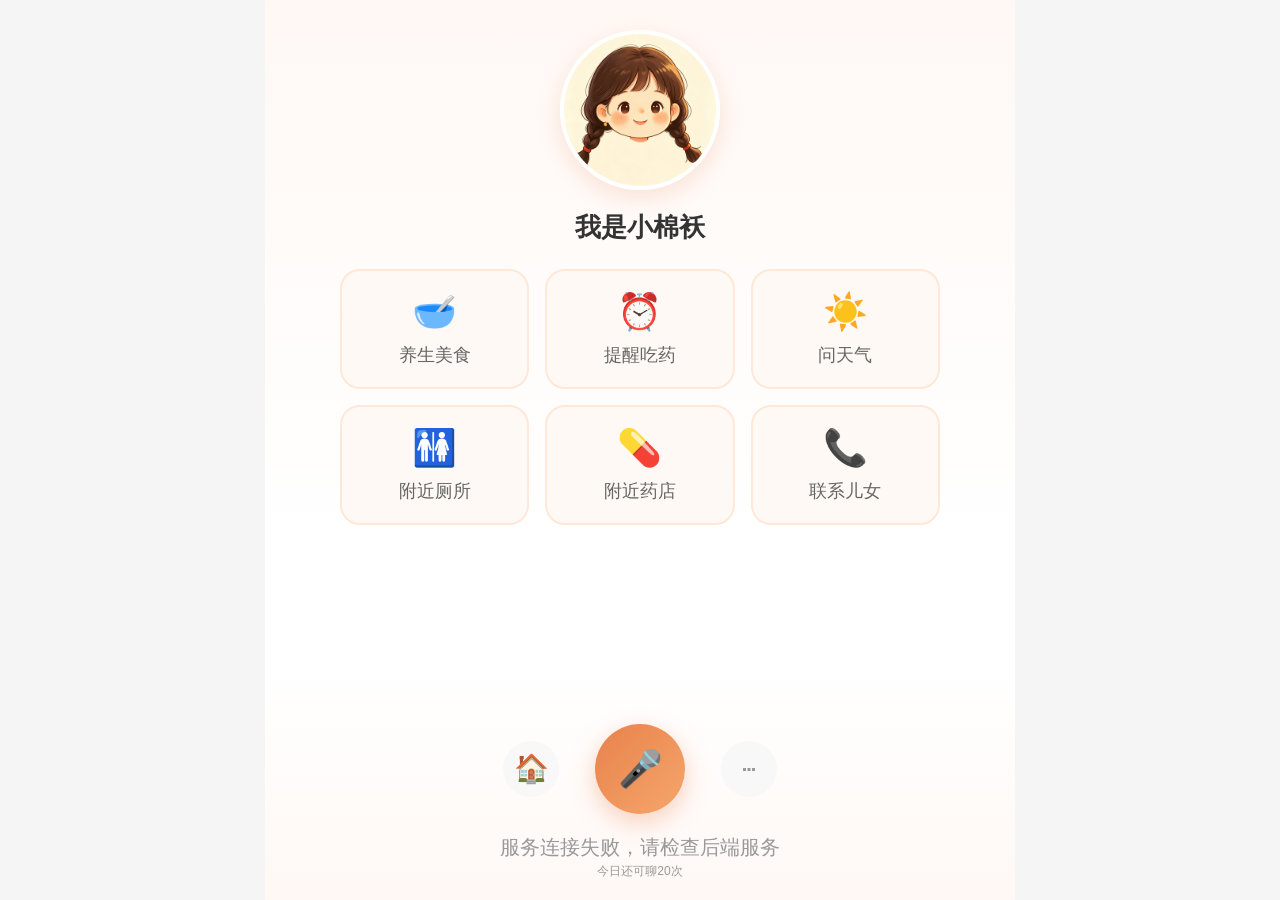
==== public/index.html @ e1235b14 "Initial commit - 小棉袄AI陪伴助手" ====
<!DOCTYPE html>
<html lang="zh-CN">
<head>
  <meta charset="UTF-8">
  <meta name="viewport" content="width=device-width, initial-scale=1.0, maximum-scale=1.0, user-scalable=no">
  <title>小棉袄 - AI陪伴</title>
  <link rel="stylesheet" href="style.css">
</head>
<body>
  <div class="container">
    <!-- 导航状态栏 -->
    <div class="nav-bar" id="navBar" style="display: none;">
      <div class="nav-icon" id="navIcon">🚶</div>
      <div class="nav-info">
        <div class="nav-title" id="navTitle">导航中</div>
        <div class="nav-direction" id="navDirection">往前直走</div>
      </div>
      <div class="nav-stop" id="navStop">停止</div>
    </div>

    <!-- 聊天区域 -->
    <div class="chat-area" id="chatArea">
      <!-- 欨迎页面 -->
      <div class="welcome-page" id="welcomePage">
        <img class="welcome-icon" src="images/avatar.png" alt="小棉袄">
        <div class="welcome-subtitle">我是小棉袄</div>
        
        <div class="quick-actions">
          <div class="quick-action" data-action="healthFood">
            <div class="quick-action-icon">🥣</div>
            <span>养生美食</span>
          </div>
          <div class="quick-action" data-action="reminder">
            <div class="quick-action-icon">⏰</div>
            <span>提醒吃药</span>
          </div>
          <div class="quick-action" data-action="weather">
            <div class="quick-action-icon">☀️</div>
            <span>问天气</span>
          </div>
          <div class="quick-action" data-action="toilet">
            <div class="quick-action-icon">🚻</div>
            <span>附近厕所</span>
          </div>
          <div class="quick-action" data-action="pharmacy">
            <div class="quick-action-icon">💊</div>
            <span>附近药店</span>
          </div>
          <div class="quick-action" data-action="callFamily">
            <div class="quick-action-icon">📞</div>
            <span>联系儿女</span>
          </div>
        </div>
      </div>

      <!-- 消息列表 -->
      <div class="message-list" id="messageList"></div>
    </div>

    <!-- 底部语音区域 -->
    <div class="voice-area">
      <div class="recognized-text" id="recognizedText"></div>
      
      <div class="voice-controls">
        <div class="side-btn" id="homeBtn">
          <span>🏠</span>
        </div>
        
        <div class="mic-btn-wrapper">
          <button class="mic-btn" id="micBtn">
            <div class="mic-icon">🎤</div>
          </button>
          <div class="pulse-ring" id="pulseRing1" style="display: none;"></div>
          <div class="pulse-ring delay" id="pulseRing2" style="display: none;"></div>
        </div>
        
        <div class="side-btn more-btn" id="moreBtn">
          <span>⋯</span>
        </div>
      </div>
      
      <div class="voice-hint" id="voiceHint">
        <span>点麦克风开始对话</span>
      </div>
      
      <div class="end-tip" id="endTip" style="display: none;">
        说"再见"结束对话
      </div>
      <div class="count-hint" id="countHint" style="font-size: 12px; text-align: center; color: #999; margin-top: 2px;"></div>
    </div>

    <!-- 更多菜单遮罩 -->
    <div class="overlay" id="overlay" style="display: none;"></div>
    
    <!-- 更多菜单 -->
    <div class="more-menu" id="moreMenu" style="display: none;">
      <div class="menu-item" data-page="navigation">
        <span class="menu-icon">🧭</span>
        <span>附近导航</span>
      </div>
      <div class="menu-item" data-page="reminders">
        <span class="menu-icon">⏰</span>
        <span>定时提醒</span>
      </div>
      <div class="menu-item" data-page="memory">
        <span class="menu-icon">📝</span>
        <span>我的记忆</span>
      </div>
      <div class="menu-item" id="settingsMenuItem">
        <span class="menu-icon">👤</span>
        <span>设置</span>
      </div>
    </div>

    <!-- 设置弹窗 -->
    <div class="settings-modal" id="settingsModal" style="display: none;">
      <div class="settings-content">
        <div class="settings-header">
          <span class="settings-title">设置</span>
          <span class="settings-close" id="settingsClose">✕</span>
        </div>
        
        <div class="settings-body">
          <div class="settings-section">
            <div class="section-title">方舟大模型</div>
            
            <div class="setting-item">
              <label>API Key</label>
              <input type="password" id="volcArkApiKey" placeholder="火山引擎方舟API Key">
            </div>
            
            <div class="setting-item">
              <label>模型名称</label>
              <input type="text" id="volcArkModel" placeholder="doubao-1-5-lite-32k-250115">
            </div>
          </div>
          
          <div class="settings-section">
            <div class="section-title">语音服务 (TTS + ASR)</div>
            
            <div class="setting-item">
              <label>AppKey</label>
              <input type="text" id="volcSamiAppkey" placeholder="语音服务AppKey">
            </div>
            
            <div class="setting-item">
              <label>Token</label>
              <input type="password" id="volcSamiToken" placeholder="语音服务Token">
            </div>
          </div>
          
          <div class="settings-section">
            <div class="section-title">获取方式</div>
            <div class="tip-text">
              1. 方舟API Key：火山引擎控制台 → 方舟 → API Key管理<br>
              2. 语音服务：火山引擎控制台 → 音频技术 → 创建应用 → 获取AppKey和Token<br>
              3. 模型名称参考：doubao-1-5-lite-32k-250115（免费额度）
            </div>
          </div>
          
          <button class="save-btn" id="saveSettingsBtn">保存设置</button>
        </div>
      </div>
    </div>
  </div>

  <script src="app.js?v=20260707a"></script>
</body>
</html>
---- public/style.css ----
* {
  margin: 0;
  padding: 0;
  box-sizing: border-box;
  -webkit-tap-highlight-color: transparent;
}

html, body {
  width: 100%;
  height: 100%;
  overflow: hidden;
  font-family: -apple-system, BlinkMacSystemFont, 'Segoe UI', 'PingFang SC', 'Hiragino Sans GB', 'Microsoft YaHei', sans-serif;
  background: #f5f5f5;
}

.container {
  width: 100%;
  height: 100%;
  max-width: 750px;
  margin: 0 auto;
  display: flex;
  flex-direction: column;
  background: #fff;
  position: relative;
  overflow: hidden;
}

/* 导航状态栏 */
.nav-bar {
  display: none;
  background: #FFF5F0;
  padding: 24px 32px;
  align-items: center;
  border-bottom: 2px solid #FFE4D6;
}

.nav-bar.show {
  display: flex;
}

.nav-icon {
  font-size: 36px;
  margin-right: 24px;
}

.nav-info {
  flex: 1;
}

.nav-title {
  font-size: 20px;
  font-weight: 600;
  color: #333;
}

.nav-direction {
  font-size: 16px;
  color: #E8824C;
  margin-top: 4px;
}

.nav-stop {
  color: #FF6B6B;
  font-size: 16px;
  padding: 10px 24px;
  background: #fff;
  border-radius: 40px;
  font-weight: 500;
  cursor: pointer;
}

/* 聊天区域 */
.chat-area {
  flex: 1;
  width: 100%;
  overflow-y: auto;
  overflow-x: hidden;
  -webkit-overflow-scrolling: touch;
}

/* 欢迎页面 */
.welcome-page {
  display: flex;
  flex-direction: column;
  align-items: center;
  padding: 30px 24px 20px;
  background: linear-gradient(180deg, #FFF8F5 0%, #FFFFFF 100%);
}

.welcome-page.hide {
  display: none;
}

.welcome-icon {
  width: 160px;
  height: 160px;
  border-radius: 50%;
  margin-bottom: 20px;
  box-shadow: 0 8px 24px rgba(232, 130, 76, 0.2);
  border: 4px solid #fff;
  object-fit: cover;
}

.welcome-subtitle {
  font-size: 26px;
  color: #333;
  font-weight: 600;
  margin-bottom: 24px;
}

/* 快捷操作 */
.quick-actions {
  display: grid;
  grid-template-columns: repeat(3, 1fr);
  gap: 16px;
  width: 100%;
  max-width: 600px;
}

.quick-action {
  display: flex;
  flex-direction: column;
  align-items: center;
  gap: 10px;
  padding: 20px 12px;
  background: #FFF9F5;
  border-radius: 20px;
  border: 2px solid #FFE8D8;
  cursor: pointer;
  transition: all 0.2s;
  user-select: none;
}

.quick-action:active {
  background: #FFE8D8;
  transform: scale(0.98);
}

.quick-action-icon {
  font-size: 36px;
}

.quick-action span {
  font-size: 18px;
  color: #666;
  font-weight: 500;
}

/* 消息列表 */
.message-list {
  padding: 16px 0 20px;
  display: none;
}

.message {
  margin-bottom: 24px;
  display: flex;
  width: 100%;
  padding: 0 16px;
}

.message.user {
  justify-content: flex-end;
}

.message.ai {
  justify-content: flex-start;
}

.message-content {
  display: flex;
  align-items: flex-end;
  gap: 12px;
  max-width: 80%;
}

.message.user .message-content {
  flex-direction: row-reverse;
}

.avatar {
  width: 48px;
  height: 48px;
  border-radius: 50%;
  display: flex;
  align-items: center;
  justify-content: center;
  font-size: 28px;
  background: #f5f5f5;
  flex-shrink: 0;
  overflow: hidden;
}

.ai-avatar {
  border: 2px solid #fff;
  box-shadow: 0 4px 12px rgba(232, 130, 76, 0.15);
}

.ai-avatar img {
  width: 100%;
  height: 100%;
  object-fit: cover;
}

.message.user .avatar {
  background: #FFF0E8;
}

.message-bubble {
  max-width: 100%;
  padding: 20px 24px;
  border-radius: 24px;
  font-size: 22px;
  line-height: 1.6;
  word-break: break-word;
  display: inline-block;
}

.message.user .message-bubble {
  background: linear-gradient(135deg, #E8824C 0%, #F5A66B 100%);
  color: #fff;
  border-bottom-right-radius: 8px;
}

.message.ai .message-bubble {
  background: #F5F5F5;
  color: #333;
  border-bottom-left-radius: 8px;
}

/* 底部语音区域 - 统一背景 */
.voice-area {
  background: linear-gradient(180deg, #FFFFFF 0%, #FFF8F5 100%);
  padding: 16px 24px calc(20px + env(safe-area-inset-bottom));
  flex-shrink: 0;
}

.recognized-text {
  text-align: center;
  font-size: 20px;
  color: #ccc;
  margin-bottom: 12px;
  min-height: 30px;
  transition: all 0.3s;
}

.recognized-text.show {
  color: #E8824C;
  font-weight: 500;
}

.voice-controls {
  display: flex;
  align-items: center;
  justify-content: center;
  gap: 36px;
}

.side-btn {
  width: 56px;
  height: 56px;
  display: flex;
  align-items: center;
  justify-content: center;
  border-radius: 50%;
  background: #f8f8f8;
  cursor: pointer;
  user-select: none;
}

.side-btn span {
  font-size: 28px;
  color: #999;
  line-height: 1;
}

.more-btn span {
  font-size: 24px;
}

.mic-btn-wrapper {
  width: 90px;
  height: 90px;
  display: flex;
  align-items: center;
  justify-content: center;
  position: relative;
}

.mic-btn {
  width: 90px;
  height: 90px;
  border-radius: 50%;
  background: linear-gradient(135deg, #E8824C 0%, #F5A66B 100%);
  border: none;
  display: flex;
  align-items: center;
  justify-content: center;
  box-shadow: 0 8px 24px rgba(232, 130, 76, 0.35);
  transition: all 0.3s ease;
  position: relative;
  z-index: 2;
  cursor: pointer;
}

.mic-btn.active {
  background: linear-gradient(135deg, #FF6B6B 0%, #FF8E8E 100%);
  box-shadow: 0 8px 24px rgba(255, 107, 107, 0.4);
}

.mic-btn.speaking {
  background: linear-gradient(135deg, #4ECDC4 0%, #7EDDD6 100%);
  box-shadow: 0 8px 24px rgba(78, 205, 196, 0.4);
}

.mic-btn.listening {
  animation: breathe 1.5s ease-in-out infinite;
}

.mic-icon {
  font-size: 36px;
  line-height: 1;
}

.pulse-ring {
  position: absolute;
  width: 100px;
  height: 100px;
  border-radius: 50%;
  border: 3px solid rgba(232, 130, 76, 0.4);
  animation: pulseRing 2s ease-out infinite;
  pointer-events: none;
}

.pulse-ring.delay {
  animation-delay: 1s;
}

@keyframes pulseRing {
  0% {
    transform: scale(1);
    opacity: 0.6;
  }
  100% {
    transform: scale(1.8);
    opacity: 0;
  }
}

@keyframes breathe {
  0%, 100% { transform: scale(1); }
  50% { transform: scale(1.05); }
}

.voice-hint {
  text-align: center;
  font-size: 20px;
  color: #999;
  margin-top: 20px;
  font-weight: 500;
}

.end-tip {
  text-align: center;
  font-size: 18px;
  color: #ccc;
  margin-top: 12px;
}

.count-hint {
  font-size: 12px;
  text-align: center;
  color: #999;
  margin-top: 2px;
}

/* 遮罩层 */
.overlay {
  position: fixed;
  top: 0;
  left: 0;
  right: 0;
  bottom: 0;
  background: rgba(0, 0, 0, 0.3);
  z-index: 50;
}

/* 更多菜单 */
.more-menu {
  position: fixed;
  top: 100px;
  right: 24px;
  width: 200px;
  background: #fff;
  border-radius: 20px;
  box-shadow: 0 8px 32px rgba(0, 0, 0, 0.15);
  z-index: 100;
  overflow: hidden;
}

.menu-item {
  display: flex;
  align-items: center;
  padding: 24px 24px;
  gap: 16px;
  font-size: 22px;
  color: #333;
  border-bottom: 2px solid #f5f5f5;
  font-weight: 500;
  cursor: pointer;
}

.menu-item:last-child {
  border-bottom: none;
}

.menu-item:active {
  background: #FFF9F5;
}

.menu-icon {
  font-size: 24px;
}

/* 设置弹窗 */
.settings-modal {
  position: fixed;
  top: 0;
  left: 0;
  right: 0;
  bottom: 0;
  background: rgba(0, 0, 0, 0.5);
  z-index: 200;
  display: flex;
  align-items: center;
  justify-content: center;
}

.settings-content {
  width: 90%;
  max-width: 500px;
  max-height: 85vh;
  background: #fff;
  border-radius: 20px;
  overflow: hidden;
  display: flex;
  flex-direction: column;
}

.settings-header {
  display: flex;
  align-items: center;
  justify-content: space-between;
  padding: 20px 24px;
  border-bottom: 2px solid #f5f5f5;
}

.settings-title {
  font-size: 20px;
  font-weight: 600;
  color: #333;
}

.settings-close {
  font-size: 24px;
  color: #999;
  cursor: pointer;
  padding: 4px 8px;
}

.settings-body {
  flex: 1;
  overflow-y: auto;
  padding: 20px 24px;
}

.settings-section {
  margin-bottom: 24px;
}

.section-title {
  font-size: 16px;
  color: #E8824C;
  font-weight: 600;
  margin-bottom: 16px;
}

.config-buttons {
  display: flex;
  gap: 12px;
  margin-bottom: 16px;
}

.config-btn {
  flex: 1;
  height: 48px;
  background: #f5f5f5;
  color: #666;
  border: 2px solid #eee;
  border-radius: 24px;
  font-size: 15px;
  cursor: pointer;
  transition: all 0.2s;
}

.config-btn.active {
  background: linear-gradient(135deg, #E8824C 0%, #FFA07A 100%);
  color: #fff;
  border-color: transparent;
}

.setting-item {
  margin-bottom: 16px;
}

.setting-item label {
  display: block;
  font-size: 14px;
  color: #666;
  margin-bottom: 8px;
}

.setting-item input {
  width: 100%;
  height: 44px;
  background: #f8f8f8;
  border: none;
  border-radius: 10px;
  padding: 0 16px;
  font-size: 16px;
  outline: none;
}

.setting-item input:focus {
  background: #fff;
  box-shadow: 0 0 0 2px rgba(232, 130, 76, 0.3);
}

.save-btn {
  width: 100%;
  height: 52px;
  background: linear-gradient(135deg, #E8824C 0%, #FFA07A 100%);
  color: #fff;
  border: none;
  border-radius: 26px;
  font-size: 18px;
  font-weight: 500;
  cursor: pointer;
  margin-top: 16px;
}

.save-btn:active {
  opacity: 0.9;
}

.tip-text {
  font-size: 13px;
  color: #999;
  line-height: 1.8;
  padding: 12px;
  background: #f9f9f9;
  border-radius: 8px;
}

/* 响应式适配 */
@media (max-width: 480px) {
  .welcome-icon {
    width: 140px;
    height: 140px;
  }
  
  .welcome-title {
    font-size: 28px;
  }
  
  .quick-actions {
    gap: 12px;
  }
  
  .quick-action {
    padding: 16px 8px;
  }
  
  .quick-action-icon {
    font-size: 32px;
  }
  
  .quick-action span {
    font-size: 13px;
  }
  
  .message-bubble {
    font-size: 17px;
  }
  
  .mic-btn-wrapper {
    width: 80px;
    height: 80px;
  }
  
  .mic-btn {
    width: 80px;
    height: 80px;
  }
  
  .pulse-ring {
    width: 90px;
    height: 90px;
  }
}
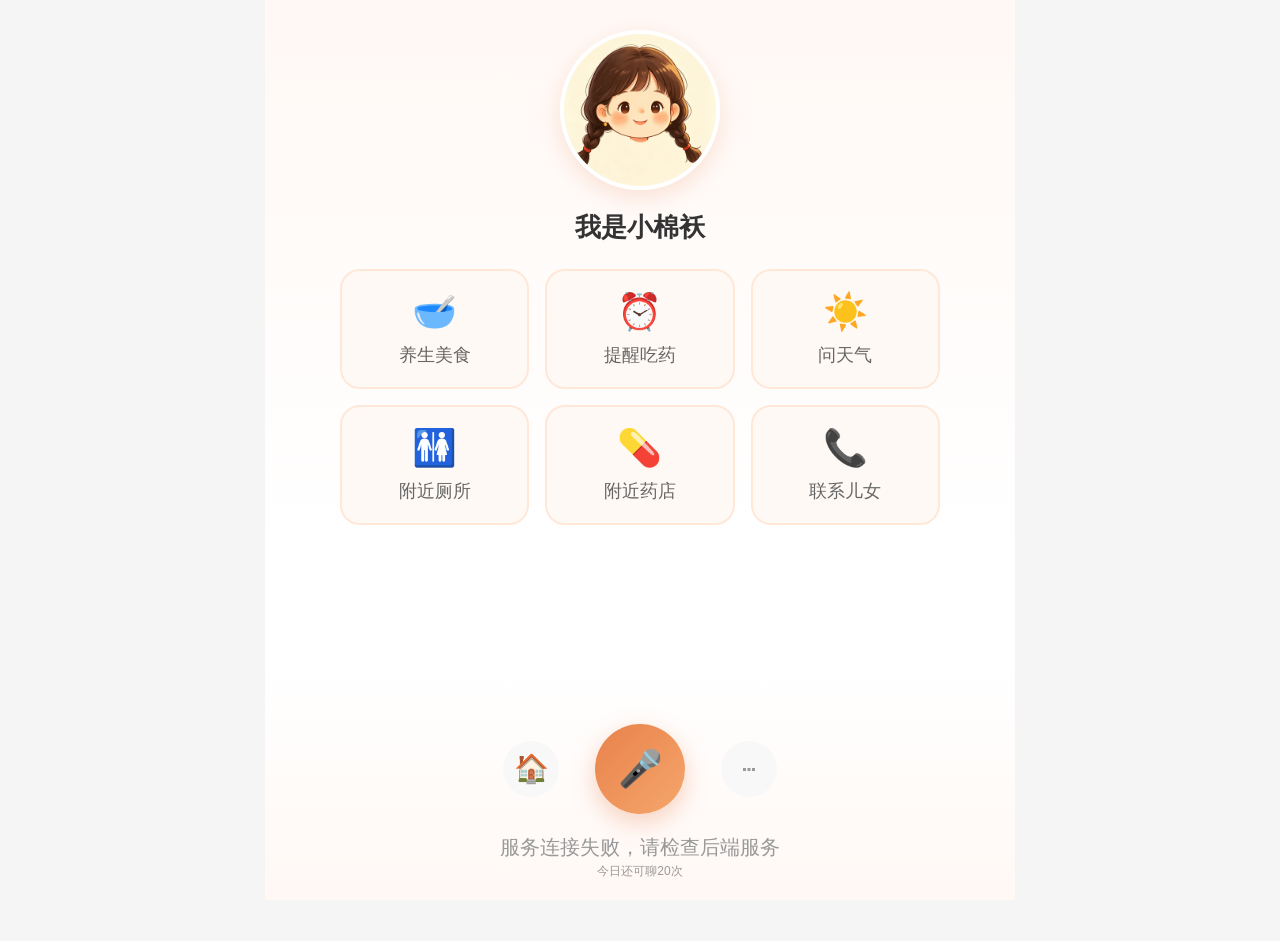
==== commit aab21048: "feat: 添加ICP备案号到页面底部" ====
--- a/public/index.html
+++ b/public/index.html
@@ -164,6 +164,10 @@
     </div>
   </div>
 
-  <script src="app.js?v=20260707a"></script>
+  <div class="footer-icp">
+    <span>豫ICP备2026027028号-3</span>
+  </div>
+
+  <script src="app.js?v=20260722"></script>
 </body>
 </html>
--- a/public/style.css
+++ b/public/style.css
@@ -562,6 +562,14 @@
   border-radius: 8px;
 }
 
+.footer-icp {
+  text-align: center;
+  padding: 12px;
+  font-size: 12px;
+  color: #999;
+  background: #fff;
+}
+
 /* 响应式适配 */
 @media (max-width: 480px) {
   .welcome-icon {
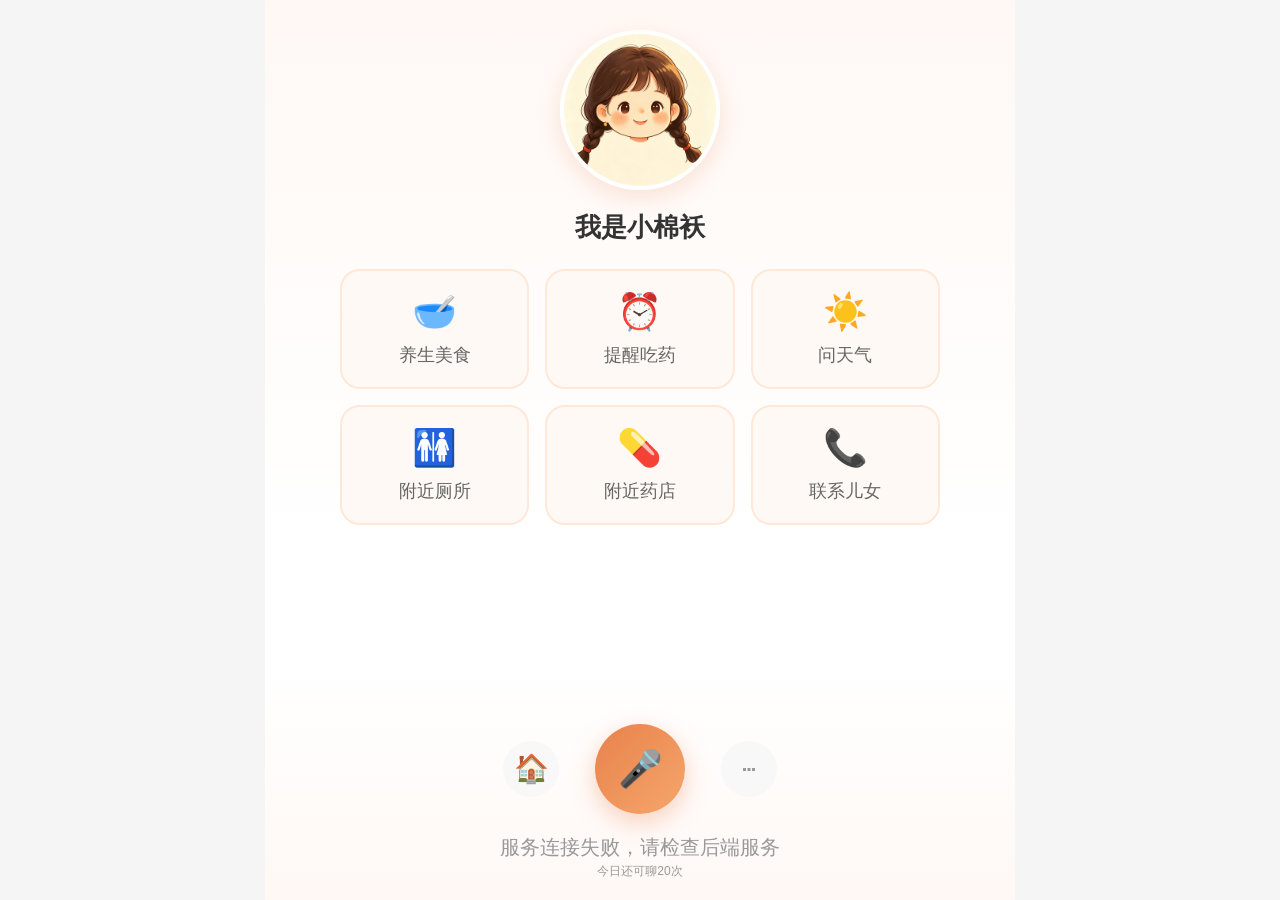
==== commit e942eb76: "feat: 添加ICP备案号到官网底部" ====
--- a/public/index.html
+++ b/public/index.html
@@ -164,10 +164,6 @@
     </div>
   </div>
 
-  <div class="footer-icp">
-    <span>豫ICP备2026027028号-3</span>
-  </div>
-
   <script src="app.js?v=20260722"></script>
 </body>
 </html>
--- a/public/style.css
+++ b/public/style.css
@@ -562,14 +562,6 @@
   border-radius: 8px;
 }
 
-.footer-icp {
-  text-align: center;
-  padding: 12px;
-  font-size: 12px;
-  color: #999;
-  background: #fff;
-}
-
 /* 响应式适配 */
 @media (max-width: 480px) {
   .welcome-icon {
